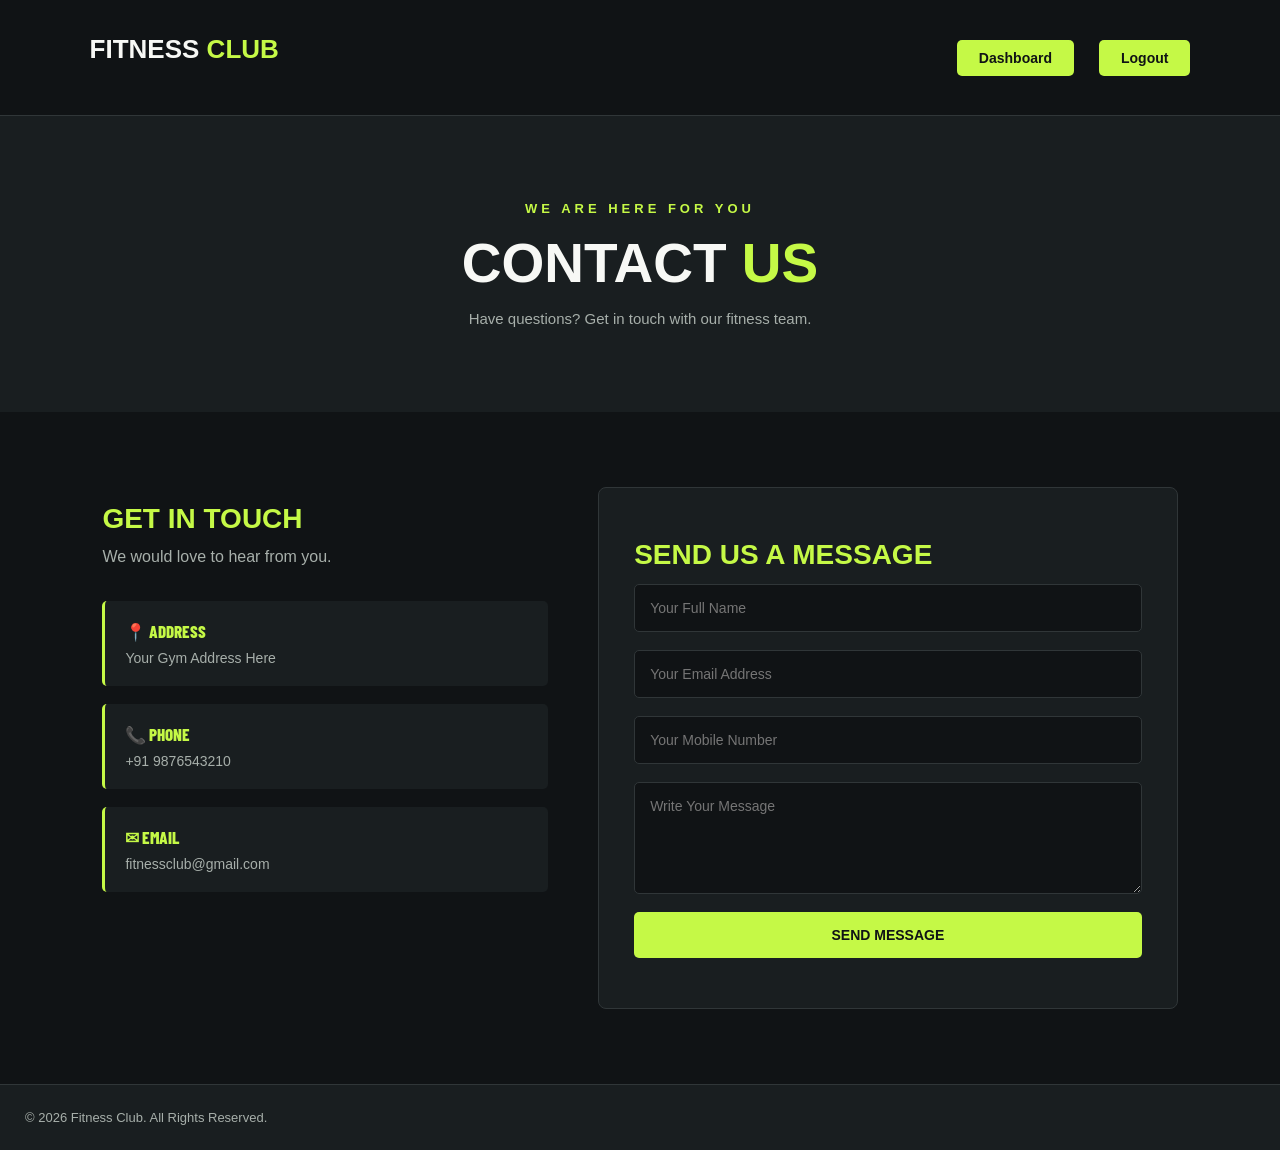
==== contact.html @ 911069d1 "first commit" ====
<!DOCTYPE html>
<html lang="en">
<head>
    <meta charset="UTF-8">
    <meta name="viewport" content="width=device-width, initial-scale=1.0">
    <title>Contact Us | Fitness Club</title>
    <link rel="stylesheet" href="style.css">
</head>
<body>

    <nav class="contact-nav">
        <h2>FITNESS <span>CLUB</span></h2>

        <div>
            <a href="dashboard.html">Dashboard</a>
            <a href="index.html" onclick="logout()">Logout</a>
        </div>
    </nav>

    <section class="contact-hero">
        <p>WE ARE HERE FOR YOU</p>
        <h1>CONTACT <span>US</span></h1>
        <p>Have questions? Get in touch with our fitness team.</p>
    </section>

    <section class="contact-section">

        <div class="contact-info">
            <h2>GET IN TOUCH</h2>
            <p>We would love to hear from you.</p>

            <div class="contact-detail">
                <h3>📍 Address</h3>
                <p>Your Gym Address Here</p>
            </div>

            <div class="contact-detail">
                <h3>📞 Phone</h3>
                <p>+91 9876543210</p>
            </div>

            <div class="contact-detail">
                <h3>✉ Email</h3>
                <p>fitnessclub@gmail.com</p>
            </div>
        </div>

        <div class="contact-form">
            <h2>SEND US A MESSAGE</h2>

            <form id="contactForm">
                <input type="text" id="contactName"
                    placeholder="Your Full Name" required>

                <input type="email" id="contactEmail"
                    placeholder="Your Email Address" required>

                <input type="tel" id="contactPhone"
                    placeholder="Your Mobile Number"
                    pattern="[0-9]{10}" maxlength="10" required>

                <textarea id="contactMessage"
                    placeholder="Write Your Message"
                    rows="5" required></textarea>

                <button type="submit">SEND MESSAGE</button>
            </form>

            <p id="contactStatus"></p>
        </div>

    </section>

    <footer class="contact-footer">
        <p>© 2026 Fitness Club. All Rights Reserved.</p>
    </footer>

    <script src="script.js"></script>

</body>
</html>
---- style.css ----
@import url('https://fonts.googleapis.com/css2?family=Barlow+Condensed:wght@500;600;700;800;900&family=Inter:wght@400;500;600;700;800&display=swap');

:root {
    --bg: #101315;
    --surface: #191e20;
    --lime: #c5f946;
    --white: #f7f8f5;
    --muted: #a7afaa;
}

* {
    margin: 0;
    padding: 0;
    box-sizing: border-box;
}

html {
    scroll-behavior: smooth;
    scroll-padding-top: 85px;
}

body {
    background: var(--bg);
    color: var(--white);
    font-family: 'Inter', sans-serif;
    overflow-x: hidden;
}

a {
    color: inherit;
    text-decoration: none;
}

button {
    font: inherit;
}

section {
    padding: 110px 8%;
}

h1, h2, h3 {
    font-family: 'Barlow Condensed', sans-serif;
    font-weight: 800;
    text-transform: uppercase;
}

h2 {
    font-size: clamp(42px, 6vw, 75px);
    line-height: 1;
    margin: 18px 0 35px;
}

h2 span {
    color: var(--lime);
}

.section-label {
    color: var(--lime);
    font-size: 12px;
    font-weight: 800;
    letter-spacing: 3px;
}

/* NAVBAR */

.navbar {
    height: 85px;
    padding: 0 8%;
    display: flex;
    justify-content: space-between;
    align-items: center;
    background: rgba(16, 19, 21, .95);
    border-bottom: 1px solid rgba(255,255,255,.08);
    position: sticky;
    top: 0;
    z-index: 100;
    backdrop-filter: blur(15px);
}

.logo {
    font-family: 'Barlow Condensed', sans-serif;
    font-size: 28px;
    font-weight: 900;
    letter-spacing: 1px;
}

.logo span {
    color: var(--lime);
}

.nav-links {
    display: flex;
    gap: 28px;
    align-items: center;
}

.nav-links a {
    color: #d5d9d6;
    font-size: 13px;
    transition: .3s;
}

.nav-links a:hover {
    color: var(--lime);
}

.nav-button {
    background: var(--lime);
    color: #101315;
    padding: 13px 22px;
    font-size: 12px;
    font-weight: 800;
    transition: .3s;
}

.nav-button:hover,
.primary-btn:hover {
    background: white;
    transform: translateY(-3px);
}

.menu-toggle {
    display: none;
    color: var(--white);
    background: transparent;
    border: 0;
    font-size: 28px;
    cursor: pointer;
}

/* HERO */

.hero {
    min-height: 680px;
    height: calc(100vh - 85px);
    max-height: 900px;
    padding: 80px 8%;
    display: flex;
    align-items: center;
    position: relative;
    overflow: hidden;

    background:
        linear-gradient(90deg,
            rgba(10,14,14,.98) 0%,
            rgba(10,14,14,.88) 40%,
            rgba(10,14,14,.18) 100%
        ),
        url("https://images.unsplash.com/photo-1583454110551-21f2fa2afe61?auto=format&fit=crop&w=2000&q=90");

    background-size: cover;
    background-position: center;
}

.hero-overlay {
    position: absolute;
    inset: 0;
    background: linear-gradient(0deg, var(--bg), transparent 30%);
    pointer-events: none;
}

.hero-content {
    max-width: 720px;
    position: relative;
    z-index: 2;
}

.hero-label {
    color: var(--lime);
    letter-spacing: 3px;
    font-size: 12px;
    font-weight: 800;
    margin-bottom: 25px;
}

.hero-label span {
    display: inline-block;
    width: 30px;
    height: 3px;
    background: var(--lime);
    vertical-align: middle;
    margin-right: 10px;
}

.hero h1 {
    font-size: clamp(65px, 10vw, 135px);
    line-height: .88;
    letter-spacing: -2px;
}

.hero h1 span {
    display: block;
    color: var(--lime);
}

.hero-content p {
    max-width: 460px;
    color: #d0d5d0;
    font-size: 15px;
    line-height: 1.9;
    margin: 30px 0;
}

.hero-buttons {
    display: flex;
    flex-wrap: wrap;
    align-items: center;
    gap: 25px;
}

.primary-btn {
    display: inline-block;
    background: var(--lime);
    color: #101315;
    padding: 17px 27px;
    font-size: 12px;
    font-weight: 900;
    letter-spacing: 1px;
    transition: .3s;
}

.text-btn {
    font-size: 12px;
    font-weight: 800;
}

.text-btn:hover {
    color: var(--lime);
}

.hero-bottom {
    position: absolute;
    bottom: 30px;
    left: 8%;
    right: 8%;
    display: flex;
    justify-content: space-between;
    font-size: 10px;
    letter-spacing: 2px;
    color: #c3c9c3;
    z-index: 2;
}

.hero-number {
    position: absolute;
    right: 8%;
    bottom: 100px;
    font-family: 'Barlow Condensed', sans-serif;
    font-size: 35px;
    color: var(--lime);
}

/* ABOUT */

.about {
    background: var(--surface);
}

.about p {
    max-width: 700px;
    color: var(--muted);
    line-height: 2;
    font-size: 15px;
}

/* SERVICES */

.services {
    text-align: center;
}

.services-grid {
    display: grid;
    grid-template-columns: repeat(3, 1fr);
    gap: 22px;
}

.service-card {
    background: var(--surface);
    padding: 40px 28px;
    text-align: left;
    border: 1px solid rgba(255,255,255,.07);
    transition: .4s;
}

.service-card:hover {
    transform: translateY(-10px);
    border-color: var(--lime);
    box-shadow: 0 15px 40px rgba(197,249,70,.09);
}

.service-icon {
    color: var(--lime);
    font-family: 'Barlow Condensed', sans-serif;
    font-size: 40px;
}

.service-card h3 {
    font-size: 27px;
    margin: 20px 0 12px;
}

.service-card p {
    color: var(--muted);
    font-size: 13px;
    line-height: 1.8;
}

/* MEMBERSHIP */

.membership {
    background: var(--surface);
    text-align: center;
}

.membership-grid {
    display: grid;
    grid-template-columns: repeat(3, 1fr);
    gap: 22px;
}

.price-card {
    padding: 45px 25px;
    background: var(--bg);
    border: 1px solid rgba(255,255,255,.1);
    position: relative;
    transition: .4s;
}

.price-card:hover {
    transform: translateY(-10px);
}

.price-card.featured {
    border: 2px solid var(--lime);
}

.price-card h3 {
    font-size: 38px;
    color: var(--lime);
}

.price-card p {
    color: var(--muted);
    margin: 18px 0;
}

.price-card h4 {
    font-size: 20px;
    margin: 25px 0;
}

.popular {
    color: var(--lime);
    font-size: 10px;
    font-weight: 900;
    letter-spacing: 2px;
    margin-bottom: 20px;
}

.price-btn {
    display: inline-block;
    padding: 13px 20px;
    border: 1px solid var(--lime);
    color: var(--lime);
    font-size: 11px;
    font-weight: 800;
    transition: .3s;
}

.price-btn:hover {
    background: var(--lime);
    color: var(--bg);
}

/* TRAINERS */

.trainers {
    text-align: center;
}

.trainers-grid {
    display: grid;
    grid-template-columns: repeat(3, 1fr);
    gap: 22px;
}

.trainer-card {
    background: var(--surface);
    padding-bottom: 25px;
    overflow: hidden;
    transition: .4s;
}

.trainer-card:hover {
    transform: translateY(-8px);
}

.trainer-photo {
    height: 320px;
    background-size: cover;
    background-position: center;
    transition: .5s;
}

.trainer-card:hover .trainer-photo {
    transform: scale(1.04);
}

.trainer-card:nth-child(1) .trainer-photo {
    background-image: url("https://images.unsplash.com/photo-1567013127542-490d757e51fc?auto=format&fit=crop&w=800&q=85");
}

.trainer-card:nth-child(2) .trainer-photo {
    background-image: url("https://images.unsplash.com/photo-1534438327276-14e5300c3a48?auto=format&fit=crop&w=800&q=85");
}

.trainer-card:nth-child(3) .trainer-photo {
    background-image: url("https://images.unsplash.com/photo-1583454110551-21f2fa2afe61?auto=format&fit=crop&w=800&q=85");
}

.trainer-card h3 {
    font-size: 25px;
    margin-top: 22px;
}

.trainer-card p {
    color: var(--muted);
    font-size: 13px;
    margin-top: 8px;
}

/* CONTACT */

.contact {
    background: var(--lime);
    color: var(--bg);
    text-align: center;
}

.contact .section-label,
.contact h2 span {
    color: var(--bg);
}

.contact p {
    margin: 20px 0 30px;
}

.contact .primary-btn {
    background: var(--bg);
    color: white;
}

.contact .primary-btn:hover {
    background: white;
    color: var(--bg);
}

/* FOOTER */

footer {
    padding: 35px 8%;
    display: flex;
    justify-content: space-between;
    align-items: center;
    gap: 20px;
}

footer p {
    color: var(--muted);
    font-size: 12px;
}

/* ANIMATIONS */

@keyframes heroReveal {
    from {
        opacity: 0;
        transform: translateY(35px);
    }
    to {
        opacity: 1;
        transform: translateY(0);
    }
}

.hero-label,
.hero h1,
.hero-content p,
.hero-buttons {
    animation: heroReveal .9s ease both;
}

.hero h1 { animation-delay: .15s; }
.hero-content p { animation-delay: .3s; }
.hero-buttons { animation-delay: .45s; }

.reveal {
    opacity: 0;
    transform: translateY(35px);
    transition: opacity .8s ease, transform .8s ease;
}

.reveal.show {
    opacity: 1;
    transform: translateY(0);
}

/* RESPONSIVE */

@media (max-width: 1000px) {
    .navbar {
        padding: 0 5%;
    }

    .nav-links {
        gap: 15px;
    }

    .nav-links a {
        font-size: 11px;
    }

    section {
        padding: 85px 5%;
    }
}

@media (max-width: 760px) {
    .menu-toggle {
        display: block;
    }

    .nav-button {
        display: none;
    }

    .nav-links {
        display: none;
        position: absolute;
        top: 85px;
        left: 0;
        width: 100%;
        padding: 25px 6%;
        background: #191e20;
        flex-direction: column;
        align-items: flex-start;
        gap: 22px;
        border-bottom: 1px solid rgba(255,255,255,.1);
    }

    .nav-links.active {
        display: flex;
    }

    .nav-links a {
        font-size: 14px;
    }

    .hero {
        min-height: 720px;
        height: 85vh;
        background-position: 62% center;
    }

    .hero h1 {
        font-size: clamp(62px, 13vw, 100px);
    }

    .services-grid,
    .membership-grid,
    .trainers-grid {
        grid-template-columns: repeat(2, 1fr);
    }
}

@media (max-width: 520px) {
    section {
        padding: 75px 6%;
    }

    .hero {
        min-height: 680px;
        padding: 65px 6%;
        background-position: 60% center;
    }

    .hero h1 {
        font-size: clamp(57px, 15vw, 78px);
    }

    .hero-content p {
        font-size: 13px;
    }

    .hero-bottom {
        left: 6%;
        right: 6%;
        font-size: 8px;
        gap: 10px;
    }

    .hero-number {
        display: none;
    }

    .services-grid,
    .membership-grid,
    .trainers-grid {
        grid-template-columns: 1fr;
    }

    .trainer-photo {
        height: 300px;
    }

    footer {
        flex-direction: column;
        text-align: center;
    }
}

/* Motion accessibility */

@media (prefers-reduced-motion: reduce) {
    *, *::before, *::after {
        animation-duration: .01ms !important;
        transition-duration: .01ms !important;
        scroll-behavior: auto !important;
    }

    .reveal {
        opacity: 1;
        transform: none;
    }
}


/* ===== REGISTRATION PAGE ===== */

.registration-page {
    min-height: 100vh;
    background: #101315;
    color: #f7f8f5;
    font-family: 'Poppins', sans-serif;
    overflow-x: hidden;
}

.register-header {
    width: 100%;
    padding: 22px 5%;
    display: flex;
    justify-content: space-between;
    align-items: center;
}

.register-logo {
    color: white;
    font-family: 'Oswald', sans-serif;
    font-size: 28px;
    font-weight: 700;
    text-decoration: none;
}

.register-logo span {
    color: #c5f946;
}

.back-home {
    color: #c5f946;
    text-decoration: none;
    font-size: 13px;
    font-weight: 600;
    transition: 0.3s;
}

.back-home:hover {
    color: white;
}

/* MAIN LAYOUT */

.registration-layout {
    width: 90%;
    max-width: 1250px;
    min-height: 80vh;
    margin: 25px auto 50px;
    display: grid;
    grid-template-columns: 1fr 1fr;
    align-items: center;
    gap: 45px;
}

/* IMAGE SECTION */

.registration-visual {
    position: relative;
    min-height: 600px;
    display: flex;
    align-items: center;
    justify-content: center;
    animation: slideLeft 1s ease both;
}

.athlete-image {
    position: relative;
    z-index: 2;
    width: 100%;
    max-height: 650px;
    object-fit: contain;
    animation: athleteFloat 4s ease-in-out infinite;
    filter: drop-shadow(0 10px 30px rgba(197, 249, 70, 0.2));
}

.image-glow {
    position: absolute;
    width: 75%;
    height: 75%;
    background: #c5f946;
    opacity: 0.12;
    filter: blur(100px);
    border-radius: 50%;
}

.visual-caption {
    position: absolute;
    z-index: 3;
    bottom: 25px;
    left: 10px;
}

.visual-caption h2 {
    font-family: 'Oswald', sans-serif;
    font-size: clamp(32px, 4vw, 55px);
    line-height: 1.1;
}

.visual-caption h2 span {
    color: #c5f946;
}

.visual-caption p {
    color: #a7afaa;
    margin-top: 10px;
}

/* FORM SECTION */

.registration-wrapper {
    background: #191e20;
    border: 1px solid rgba(197, 249, 70, 0.8);
    border-radius: 18px;
    padding: 38px;
    box-shadow: 0 0 35px rgba(197, 249, 70, 0.08);
    animation: slideRight 1s ease both;
}

.form-tag {
    color: #c5f946;
    font-size: 12px;
    letter-spacing: 3px;
    font-weight: 600;
}

.form-heading h1 {
    font-family: 'Oswald', sans-serif;
    font-size: clamp(35px, 4vw, 48px);
    margin: 8px 0;
}

.form-heading h1 span {
    color: #c5f946;
}

.form-heading > p:last-child {
    color: #a7afaa;
    margin-bottom: 25px;
}

/* INPUT FIELDS */

.form-group {
    margin-bottom: 18px;
}

.form-group label {
    display: block;
    color: white;
    font-size: 13px;
    margin-bottom: 8px;
}

.form-group input,
.form-group select {
    width: 100%;
    padding: 15px;
    background: #101315;
    border: 1px solid #454b47;
    border-radius: 8px;
    color: white;
    font-family: 'Poppins', sans-serif;
    font-size: 14px;
    outline: none;
    transition: 0.3s;
}

.form-group input:focus,
.form-group select:focus {
    border-color: #c5f946;
    box-shadow: 0 0 12px rgba(197, 249, 70, 0.2);
}

.form-group input::placeholder {
    color: #858d87;
}

.form-group select option {
    background: #191e20;
    color: white;
}

/* SUBMIT BUTTON */

.register-submit {
    width: 100%;
    padding: 17px;
    margin-top: 10px;
    border: none;
    border-radius: 8px;
    background: #c5f946;
    color: #101315;
    font-family: 'Oswald', sans-serif;
    font-size: 19px;
    font-weight: 700;
    cursor: pointer;
    transition: 0.3s;
}

.register-submit span {
    margin-left: 8px;
}

.register-submit:hover {
    transform: translateY(-4px);
    box-shadow: 0 8px 25px rgba(197, 249, 70, 0.3);
    background: white;
}

/* BENEFITS */

.form-benefits {
    display: flex;
    justify-content: space-around;
    text-align: center;
    gap: 10px;
    margin-top: 28px;
    padding-top: 20px;
    border-top: 1px solid #393f3b;
}

.form-benefits span {
    font-size: 24px;
}

.form-benefits p {
    color: #a7afaa;
    font-size: 11px;
    margin-top: 7px;
}

/* ANIMATIONS */

@keyframes athleteFloat {
    0%, 100% {
        transform: translateY(0);
    }

    50% {
        transform: translateY(-15px);
    }
}

@keyframes slideLeft {
    from {
        opacity: 0;
        transform: translateX(-50px);
    }

    to {
        opacity: 1;
        transform: translateX(0);
    }
}

@keyframes slideRight {
    from {
        opacity: 0;
        transform: translateX(50px);
    }

    to {
        opacity: 1;
        transform: translateX(0);
    }
}

/* TABLET */

@media (max-width: 900px) {
    .registration-layout {
        width: 92%;
        gap: 25px;
    }

    .registration-wrapper {
        padding: 25px;
    }

    .registration-visual {
        min-height: 500px;
    }
}

/* MOBILE */

@media (max-width: 650px) {
    .register-header {
        padding: 18px 5%;
    }

    .register-logo {
        font-size: 22px;
    }

    .back-home {
        font-size: 10px;
    }

    .registration-layout {
        grid-template-columns: 1fr;
        gap: 20px;
        margin-top: 10px;
    }

    .registration-visual {
        min-height: 350px;
    }

    .athlete-image {
        max-height: 380px;
    }

    .visual-caption {
        bottom: 5px;
        left: 5px;
    }

    .visual-caption h2 {
        font-size: 34px;
    }

    .registration-wrapper {
        padding: 25px 18px;
    }

    .form-heading h1 {
        font-size: 36px;
    }
}

/* REDUCED MOTION ACCESSIBILITY */

@media (prefers-reduced-motion: reduce) {
    .athlete-image,
    .registration-visual,
    .registration-wrapper {
        animation: none;
    }
}



/* PREMIUM 3D DASHBOARD */

.dashboard-main {
    background: #101315;
    color: #f7f8f5;
    overflow: hidden;
    font-family: 'Poppins', sans-serif;
}

.dash-nav {
    height: 80px;
    padding: 0 7%;
    display: flex;
    align-items: center;
    justify-content: space-between;
    background: #101315;
    position: relative;
    z-index: 10;
}

.logo {
    font-family: 'Oswald', sans-serif;
    color: white;
    font-size: 27px;
    font-weight: 700;
    text-decoration: none;
}

.logo span {
    color: #c5f946;
}

.logout-btn,
.hero-btn {
    display: inline-block;
    text-decoration: none;
    background: #c5f946;
    color: #101315;
    padding: 13px 25px;
    font-weight: 700;
    border-radius: 5px;
    transition: 0.3s;
}

.logout-btn:hover,
.hero-btn:hover {
    background: white;
    box-shadow: 0 0 25px #c5f94680;
    transform: translateY(-4px);
}

/* HERO */

.dash-hero {
    min-height: 620px;
    padding: 70px 8%;
    position: relative;
    display: flex;
    align-items: center;
    background:
        linear-gradient(90deg, #101315 5%, #101315ed 42%, #10131555 100%),
        url('https://images.unsplash.com/photo-1534438327276-14e5300c3a48?w=1800&auto=format&fit=crop&q=85');
    background-size: cover;
    background-position: center;
}

.hero-content {
    max-width: 570px;
    position: relative;
    z-index: 2;
    animation: slideUp 1s ease;
}

.hero-label {
    color: #c5f946;
    letter-spacing: 4px;
    font-size: 12px;
    font-weight: 600;
}

.hero-content h1 {
    font-family: 'Oswald', sans-serif;
    font-size: clamp(55px, 7vw, 95px);
    line-height: 1.05;
    margin: 20px 0;
    font-weight: 700;
}

.hero-content h1 span {
    color: #c5f946;
    text-shadow: 0 0 25px #c5f94655;
}

.hero-description {
    color: #c0c6c1;
    max-width: 450px;
    line-height: 1.9;
    margin-bottom: 35px;
}

.hero-btn {
    padding: 16px 30px;
}

.hero-athlete {
    position: absolute;
    right: 8%;
    bottom: 0;
    width: 42%;
    height: 90%;
    display: flex;
    align-items: end;
    justify-content: center;
    perspective: 1000px;
}

.hero-athlete img {
    height: 100%;
    max-width: 100%;
    object-fit: cover;
    object-position: center top;
    border-radius: 150px 150px 0 0;
    filter: contrast(1.1) brightness(0.85);
    animation: athlete3D 5s ease-in-out infinite;
    transform-style: preserve-3d;
    mask-image: linear-gradient(to bottom, black 70%, transparent 100%);
}

.athlete-glow {
    position: absolute;
    width: 220px;
    height: 220px;
    background: #c5f946;
    filter: blur(110px);
    opacity: 0.18;
    z-index: -1;
}

.hero-number {
    position: absolute;
    bottom: 25px;
    left: 8%;
    color: #c5f946;
    font-size: 11px;
    letter-spacing: 3px;
}

/* DASHBOARD CARDS */

.dashboard-services {
    padding: 85px 8%;
}

.section-title {
    text-align: center;
    margin-bottom: 45px;
}

.section-title p {
    color: #c5f946;
    font-size: 12px;
    letter-spacing: 4px;
}

.section-title h2 {
    font-family: 'Oswald', sans-serif;
    font-size: 45px;
    margin-top: 10px;
}

.section-title h2 span {
    color: #c5f946;
}

.service-grid {
    display: grid;
    grid-template-columns: repeat(3, 1fr);
    gap: 25px;
    perspective: 1000px;
}

.service-card {
    position: relative;
    padding: 32px;
    min-height: 220px;
    text-decoration: none;
    color: white;
    background: linear-gradient(145deg, #202729, #14191a);
    border: 1px solid #343c3e;
    border-radius: 12px;
    overflow: hidden;
    transition: transform 0.4s, border-color 0.4s, box-shadow 0.4s;
}

.service-card:hover {
    transform: translateY(-12px) rotateX(4deg) rotateY(-4deg);
    border-color: #c5f946;
    box-shadow: 0 20px 40px #00000070,
                0 0 25px #c5f94620;
}

.card-number {
    position: absolute;
    top: 20px;
    right: 25px;
    color: #69716c;
    font-size: 13px;
}

.service-icon {
    font-size: 35px;
    color: #c5f946;
    margin-bottom: 20px;
    filter: drop-shadow(0 0 10px #c5f94655);
}

.service-card h3 {
    font-family: 'Oswald', sans-serif;
    font-size: 23px;
    letter-spacing: 1px;
}

.service-card p {
    color: #a7afaa;
    font-size: 13px;
}

.card-link {
    display: inline-block;
    color: #c5f946;
    font-size: 12px;
    font-weight: 600;
    margin-top: 18px;
}

.dash-footer {
    text-align: center;
    padding: 25px;
    background: #191e20;
    color: #8f9992;
    font-size: 11px;
    letter-spacing: 2px;
}

/* ANIMATIONS */

@keyframes athlete3D {
    0%, 100% {
        transform: translateY(0) rotateY(-5deg);
    }
    50% {
        transform: translateY(-12px) rotateY(5deg);
    }
}

@keyframes slideUp {
    from {
        opacity: 0;
        transform: translateY(35px);
    }
    to {
        opacity: 1;
        transform: translateY(0);
    }
}

/* RESPONSIVE DESIGN */

@media (max-width: 900px) {
    .hero-athlete {
        right: 0;
        width: 43%;
        opacity: 0.65;
    }

    .service-grid {
        grid-template-columns: repeat(2, 1fr);
    }
}

@media (max-width: 600px) {
    .dash-nav {
        height: 70px;
        padding: 0 5%;
    }

    .logo {
        font-size: 21px;
    }

    .logout-btn {
        padding: 10px 14px;
        font-size: 11px;
    }

    .dash-hero {
        min-height: 620px;
        padding: 65px 7%;
        align-items: flex-start;
        background-position: center;
    }

    .hero-content {
        margin-top: 30px;
    }

    .hero-content h1 {
        font-size: 57px;
    }

    .hero-athlete {
        width: 75%;
        height: 48%;
        right: 0;
        opacity: 0.35;
    }

    .hero-description {
        font-size: 13px;
    }

    .hero-btn {
        padding: 14px 18px;
        font-size: 12px;
    }

    .dashboard-services {
        padding: 60px 6%;
    }

    .section-title h2 {
        font-size: 34px;
    }

    .service-grid {
        grid-template-columns: 1fr;
    }

    .service-card {
        min-height: 190px;
    }
}



/* =================================
   MEMBERSHIP PAGE
================================= */

.membership-body {
    margin: 0;
    padding: 0;
    background: #101315;
    color: #f7f8f5;
    font-family: 'Poppins', sans-serif;
    overflow-x: hidden;
    scroll-behavior: smooth;
}

.membership-body * {
    box-sizing: border-box;
}

/* Navigation */

.membership-nav {
    width: 100%;
    min-height: 78px;
    padding: 15px 7%;
    background: #191e20;
    display: flex;
    align-items: center;
    justify-content: space-between;
    gap: 20px;
    border-bottom: 1px solid #303638;
}

.membership-logo {
    color: #c5f946;
    font-family: 'Oswald', sans-serif;
    font-size: 28px;
    font-weight: 700;
    letter-spacing: 2px;
}

.membership-logo span {
    color: white;
}

.membership-nav-links {
    display: flex;
    align-items: center;
    gap: 15px;
}

.membership-nav-links a {
    text-decoration: none;
    font-size: 13px;
    font-weight: 600;
    padding: 11px 22px;
    border-radius: 5px;
    transition: .3s ease;
}

/* Dashboard Button */

.dashboard-btn {
    background: #c5f946;
    color: #101315;
    border: 2px solid #c5f946;
}

.dashboard-btn:hover {
    background: transparent;
    color: #c5f946;
    transform: translateY(-3px);
    box-shadow: 0 5px 18px rgba(197,249,70,.2);
}

/* Logout Button */

.logout-btn {
    color: #c5f946;
    border: 2px solid #c5f946;
}

.logout-btn:hover {
    background: #c5f946;
    color: #101315;
    transform: translateY(-3px);
}

/* Hero Section */

.membership-hero {
    width: 100%;
    min-height: 570px;
    padding: 65px 8%;
    display: flex;
    flex-direction: row;
    align-items: center;
    justify-content: space-between;
    gap: 45px;

    background:
        linear-gradient(
            90deg,
            rgba(16,19,21,.97),
            rgba(16,19,21,.75)
        ),
        url('https://images.unsplash.com/photo-1534438327276-14e5300c3a48?auto=format&fit=crop&w=1600&q=85');

    background-position: center;
    background-size: cover;
    background-repeat: no-repeat;
}

/* Hero Content */

.membership-content {
    flex: 1;
    max-width: 600px;
}

.membership-tag {
    color: #c5f946;
    font-size: 13px;
    font-weight: 600;
    letter-spacing: 3px;
    margin-bottom: 15px;
}

.membership-content h1 {
    font-family: 'Oswald', sans-serif;
    font-size: clamp(42px, 5vw, 68px);
    line-height: 1.12;
    margin: 15px 0 20px;
}

.membership-content h1 span {
    color: #c5f946;
    display: block;
}

.membership-text {
    color: #c0c8c2;
    font-size: 14px;
    line-height: 1.9;
    max-width: 520px;
    margin-bottom: 30px;
}

/* Explore Button */

.explore-btn {
    display: inline-flex;
    align-items: center;
    gap: 15px;
    padding: 15px 28px;
    background: #c5f946;
    color: #101315;
    border: 2px solid #c5f946;
    border-radius: 5px;
    text-decoration: none;
    font-size: 13px;
    font-weight: 700;
    letter-spacing: 1px;
    transition: .3s ease;
}

.explore-btn:hover {
    background: transparent;
    color: #c5f946;
    transform: translateY(-4px);
    box-shadow: 0 8px 25px rgba(197,249,70,.2);
}

/* Athlete Image - Side by Side */

.membership-athlete {
    flex: 0 0 38%;
    max-width: 420px;
    height: 420px;
    display: flex;
    align-items: center;
    justify-content: center;
    animation: athleteFloat 4s ease-in-out infinite;
}

.membership-athlete img {
    width: 100%;
    height: 100%;
    object-fit: cover;
    object-position: center;
    border-radius: 15px;
    border: 2px solid #c5f946;
    box-shadow: 0 15px 45px rgba(0,0,0,.5);
}

@keyframes athleteFloat {
    0%, 100% {
        transform: translateY(0);
    }

    50% {
        transform: translateY(-12px);
    }
}

/* Membership Plans */

.membership-section {
    padding: 85px 7%;
    text-align: center;
    scroll-margin-top: 25px;
}

.membership-section > h2 {
    font-family: 'Oswald', sans-serif;
    font-size: clamp(35px, 5vw, 50px);
    margin: 10px 0;
}

.membership-description {
    color: #a7afaa;
    font-size: 14px;
    margin-bottom: 55px;
}

/* Cards Grid */

.membership-grid {
    max-width: 1150px;
    margin: auto;
    display: grid;
    grid-template-columns: repeat(3, minmax(0, 1fr));
    gap: 25px;
    align-items: stretch;
}

/* Membership Card */

.membership-card {
    position: relative;
    padding: 38px 25px;
    background: #191e20;
    border: 1px solid #343b3c;
    border-radius: 12px;
    text-align: center;
    transition: .35s ease;
}

.membership-card:hover {
    transform: translateY(-10px);
    border-color: #c5f946;
    box-shadow: 0 15px 35px rgba(197,249,70,.12);
}

.membership-card h3 {
    font-family: 'Oswald', sans-serif;
    font-size: 29px;
    letter-spacing: 2px;
    margin-bottom: 15px;
}

.membership-price {
    color: #c5f946;
    font-size: 34px;
    font-weight: 700;
    margin: 15px 0;
}

.membership-price span {
    color: #a7afaa;
    font-size: 12px;
    font-weight: 400;
}

.plan-description {
    color: #a7afaa;
    font-size: 12px;
    min-height: 40px;
}

.membership-card ul {
    list-style: none;
    text-align: left;
    margin: 25px 0;
    padding: 0;
}

.membership-card li {
    padding: 12px 0;
    color: #c4cbc5;
    font-size: 13px;
    border-bottom: 1px solid #303638;
}

.membership-card li::before {
    content: "✓";
    color: #c5f946;
    font-weight: bold;
    margin-right: 10px;
}

/* Popular Plan */

.popular-card {
    border: 2px solid #c5f946;
    box-shadow: 0 10px 30px rgba(197,249,70,.08);
}

.popular-label {
    position: absolute;
    top: -15px;
    left: 50%;
    transform: translateX(-50%);
    white-space: nowrap;
    background: #c5f946;
    color: #101315;
    padding: 7px 20px;
    border-radius: 20px;
    font-size: 11px;
    font-weight: 700;
}

/* Select Buttons */

.membership-card button {
    width: 100%;
    padding: 15px 12px;
    margin-top: 15px;
    background: #c5f946;
    color: #101315;
    border: 2px solid #c5f946;
    border-radius: 5px;
    font-family: 'Poppins', sans-serif;
    font-size: 13px;
    font-weight: 700;
    letter-spacing: 1px;
    cursor: pointer;
    transition: .3s ease;
    box-shadow: 0 5px 18px rgba(197,249,70,.12);
}

.membership-card button:hover {
    background: transparent;
    color: #c5f946;
    transform: translateY(-4px);
    box-shadow: 0 8px 25px rgba(197,249,70,.2);
}

.membership-card button:active {
    transform: scale(.97);
}

/* Footer */

.membership-footer {
    background: #191e20;
    color: #a7afaa;
    text-align: center;
    padding: 25px 15px;
    font-size: 12px;
    letter-spacing: 1px;
    border-top: 1px solid #303638;
}

/* Tablet Responsive */

@media (max-width: 900px) {

    .membership-hero {
        padding: 55px 6%;
        gap: 25px;
    }

    .membership-athlete {
        flex-basis: 40%;
        height: 350px;
    }

    .membership-grid {
        grid-template-columns: repeat(2, minmax(0, 1fr));
    }

}

/* Mobile Responsive */

@media (max-width: 650px) {

    .membership-nav {
        padding: 15px 5%;
        flex-wrap: wrap;
    }

    .membership-logo {
        font-size: 22px;
    }

    .membership-nav-links {
        gap: 8px;
    }

    .membership-nav-links a {
        padding: 9px 12px;
        font-size: 11px;
    }

    .membership-hero {
        flex-direction: column;
        text-align: center;
        padding: 55px 6%;
    }

    .membership-content {
        width: 100%;
    }

    .membership-content h1 {
        font-size: 43px;
    }

    .membership-text {
        margin-left: auto;
        margin-right: auto;
    }

    .membership-athlete {
        width: 100%;
        max-width: 380px;
        height: 330px;
        flex: none;
        margin-top: 15px;
    }

    .membership-grid {
        grid-template-columns: 1fr;
        max-width: 420px;
    }

    .membership-section {
        padding: 65px 6%;
    }

}

/* Small Mobile */

@media (max-width: 380px) {

    .membership-logo {
        font-size: 19px;
    }

    .membership-nav-links a {
        padding: 8px 9px;
        font-size: 10px;
    }

    .membership-content h1 {
        font-size: 36px;
    }

    .membership-athlete {
        height: 280px;
    }

}




/* ===================================
   TRAINERS PAGE
=================================== */

.trainers-body {
    margin: 0;
    padding: 0;
    background: #101315;
    color: #f7f8f5;
    font-family: 'Poppins', sans-serif;
    overflow-x: hidden;
    scroll-behavior: smooth;
}

.trainers-body * {
    box-sizing: border-box;
}

/* Navigation */

.trainers-nav {
    width: 100%;
    min-height: 78px;
    padding: 15px 7%;
    background: #191e20;
    display: flex;
    align-items: center;
    justify-content: space-between;
    gap: 20px;
    border-bottom: 1px solid #303638;
}

.trainers-logo {
    font-family: 'Oswald', sans-serif;
    font-size: 28px;
    font-weight: 700;
    letter-spacing: 2px;
    color: #c5f946;
}

.trainers-logo span {
    color: white;
}

.trainers-nav-links {
    display: flex;
    align-items: center;
    gap: 15px;
}

.trainers-nav-links a {
    text-decoration: none;
    padding: 11px 22px;
    border-radius: 5px;
    font-size: 13px;
    font-weight: 600;
    transition: .3s ease;
}

/* Dashboard Button */

.trainer-dashboard-btn {
    background: #c5f946;
    color: #101315;
    border: 2px solid #c5f946;
}

.trainer-dashboard-btn:hover {
    background: transparent;
    color: #c5f946;
    transform: translateY(-3px);
}

/* Logout Button */

.trainer-logout-btn {
    color: #c5f946;
    border: 2px solid #c5f946;
}

.trainer-logout-btn:hover {
    background: #c5f946;
    color: #101315;
    transform: translateY(-3px);
}

/* Hero Section */

.trainers-hero {
    min-height: 520px;
    padding: 65px 8%;
    display: flex;
    align-items: center;
    justify-content: space-between;
    gap: 45px;

    background:
        linear-gradient(
            90deg,
            rgba(16,19,21,.97),
            rgba(16,19,21,.75)
        ),
        url('https://images.unsplash.com/photo-1534438327276-14e5300c3a48?auto=format&fit=crop&w=1600&q=85');

    background-position: center;
    background-size: cover;
}

/* Hero Content */

.trainers-hero-content {
    flex: 1;
    max-width: 580px;
}

.trainers-tag {
    color: #c5f946;
    font-size: 13px;
    font-weight: 600;
    letter-spacing: 3px;
    margin-bottom: 15px;
}

.trainers-hero-content h1 {
    font-family: 'Oswald', sans-serif;
    font-size: clamp(42px, 5vw, 68px);
    line-height: 1.12;
    margin: 15px 0 20px;
}

.trainers-hero-content h1 span {
    color: #c5f946;
    display: block;
}

.trainers-hero-content > p:not(.trainers-tag) {
    color: #c0c8c2;
    font-size: 14px;
    line-height: 1.9;
    margin-bottom: 30px;
}

/* Explore Button */

.trainer-explore-btn {
    display: inline-block;
    padding: 15px 27px;
    background: #c5f946;
    color: #101315;
    border: 2px solid #c5f946;
    border-radius: 5px;
    text-decoration: none;
    font-size: 13px;
    font-weight: 700;
    transition: .3s ease;
}

.trainer-explore-btn:hover {
    background: transparent;
    color: #c5f946;
    transform: translateY(-4px);
}

/* Hero Image */

.trainers-hero-image {
    flex: 0 0 38%;
    max-width: 420px;
    height: 380px;
    animation: trainerFloat 4s ease-in-out infinite;
}

.trainers-hero-image img {
    width: 100%;
    height: 100%;
    object-fit: cover;
    border: 2px solid #c5f946;
    border-radius: 15px;
    box-shadow: 0 15px 45px rgba(0,0,0,.5);
}

@keyframes trainerFloat {
    0%, 100% {
        transform: translateY(0);
    }

    50% {
        transform: translateY(-12px);
    }
}

/* Trainers Section */

.our-trainers-section {
    padding: 85px 7%;
    text-align: center;
}

.our-trainers-section > h2 {
    font-family: 'Oswald', sans-serif;
    font-size: clamp(35px, 5vw, 50px);
    margin: 10px 0;
}

.trainers-description {
    color: #a7afaa;
    font-size: 14px;
    margin-bottom: 50px;
}

/* Trainers Grid */

.trainers-grid {
    max-width: 1200px;
    margin: auto;
    display: grid;
    grid-template-columns: repeat(4, minmax(0, 1fr));
    gap: 22px;
}

/* Trainer Card */

.trainer-card {
    background: #191e20;
    border: 1px solid #343b3c;
    border-radius: 12px;
    overflow: hidden;
    text-align: left;
    transition: .35s ease;
}

.trainer-card:hover {
    transform: translateY(-10px);
    border-color: #c5f946;
    box-shadow: 0 15px 35px rgba(197,249,70,.12);
}

/* Trainer Image */

.trainer-image {
    height: 290px;
    overflow: hidden;
}

.trainer-image img {
    width: 100%;
    height: 100%;
    object-fit: cover;
    object-position: center;
    transition: .5s ease;
}

.trainer-card:hover .trainer-image img {
    transform: scale(1.08);
}

/* Trainer Details */

.trainer-info {
    padding: 23px 18px;
}

.trainer-speciality {
    color: #c5f946;
    font-size: 10px;
    font-weight: 700;
    letter-spacing: 1.5px;
}

.trainer-info h3 {
    font-family: 'Oswald', sans-serif;
    font-size: 24px;
    margin: 10px 0;
}

.trainer-info p {
    color: #a7afaa;
    font-size: 12px;
    line-height: 1.8;
    min-height: 65px;
}

.trainer-experience {
    margin-top: 15px;
    padding-top: 13px;
    border-top: 1px solid #343b3c;
    color: #c5f946;
    font-size: 10px;
    font-weight: 700;
    letter-spacing: 1px;
}

/* Bottom Section */

.trainer-bottom {
    padding: 65px 7%;
    text-align: center;
    background: #191e20;
    border-top: 1px solid #343b3c;
}

.trainer-bottom h2 {
    font-family: 'Oswald', sans-serif;
    font-size: clamp(28px, 4vw, 42px);
    margin-bottom: 15px;
}

.trainer-bottom p {
    color: #a7afaa;
    font-size: 13px;
    margin-bottom: 28px;
}

.trainer-bottom a {
    display: inline-block;
    background: #c5f946;
    color: #101315;
    padding: 14px 25px;
    border: 2px solid #c5f946;
    border-radius: 5px;
    text-decoration: none;
    font-size: 12px;
    font-weight: 700;
    transition: .3s;
}

.trainer-bottom a:hover {
    background: transparent;
    color: #c5f946;
    transform: translateY(-3px);
}

/* Footer */

.trainers-footer {
    padding: 23px 15px;
    text-align: center;
    background: #101315;
    color: #a7afaa;
    font-size: 12px;
    letter-spacing: 1px;
}

/* Tablet */

@media (max-width: 1000px) {

    .trainers-grid {
        grid-template-columns: repeat(2, minmax(0, 1fr));
    }

    .trainers-hero {
        padding: 55px 6%;
    }

    .trainers-hero-image {
        flex-basis: 40%;
        height: 340px;
    }
}

/* Mobile */

@media (max-width: 650px) {

    .trainers-nav {
        padding: 15px 5%;
        flex-wrap: wrap;
    }

    .trainers-logo {
        font-size: 22px;
    }

    .trainers-nav-links {
        gap: 8px;
    }

    .trainers-nav-links a {
        padding: 9px 12px;
        font-size: 11px;
    }

    .trainers-hero {
        flex-direction: column;
        text-align: center;
        padding: 55px 6%;
    }

    .trainers-hero-content {
        width: 100%;
    }

    .trainers-hero-content h1 {
        font-size: 43px;
    }

    .trainers-hero-image {
        width: 100%;
        max-width: 380px;
        height: 320px;
        flex: none;
    }

    .trainers-grid {
        grid-template-columns: 1fr;
        max-width: 400px;
    }

    .trainer-image {
        height: 350px;
    }

    .our-trainers-section {
        padding: 65px 6%;
    }
}

/* Small Mobile */

@media (max-width: 380px) {

    .trainers-logo {
        font-size: 19px;
    }

    .trainers-nav-links a {
        padding: 8px 9px;
        font-size: 10px;
    }

    .trainers-hero-content h1 {
        font-size: 36px;
    }

    .trainer-image {
        height: 290px;
    }
}




/* ==============================
   GALLERY PAGE
============================== */

.gallery-nav {
    min-height: 75px;
    padding: 15px 7%;
    background: #191e20;
    display: flex;
    align-items: center;
    justify-content: space-between;
    gap: 20px;
    flex-wrap: wrap;
}

.gallery-logo {
    color: #f7f8f5;
    font-family: 'Oswald', sans-serif;
    font-size: 27px;
    font-weight: 700;
    text-decoration: none;
}

.gallery-logo span {
    color: #c5f946;
}

.gallery-nav-links {
    display: flex;
    align-items: center;
    gap: 20px;
    flex-wrap: wrap;
}

.gallery-nav-links a {
    color: #f7f8f5;
    text-decoration: none;
    font-size: 13px;
    transition: 0.3s;
}

.gallery-nav-links a:hover,
.gallery-nav-links a.active {
    color: #c5f946;
}

.gallery-nav-links button {
    padding: 9px 18px;
    background: #c5f946;
    color: #101315;
    border: none;
    border-radius: 5px;
    font-weight: 600;
    cursor: pointer;
}

/* Hero */

.gallery-hero {
    min-height: 430px;
    padding: 90px 8%;
    display: flex;
    align-items: center;
    background:
        linear-gradient(90deg, rgba(16,19,21,0.95), rgba(16,19,21,0.5)),
        url("https://images.unsplash.com/photo-1534438327276-14e5300c3a48?w=1600") center/cover;
}

.gallery-hero-content {
    max-width: 650px;
}

.gallery-tag {
    color: #c5f946;
    font-size: 13px;
    font-weight: 600;
    letter-spacing: 3px;
}

.gallery-hero h1 {
    color: #f7f8f5;
    font-family: 'Oswald', sans-serif;
    font-size: clamp(48px, 7vw, 75px);
    margin: 12px 0;
}

.gallery-hero h1 span,
.gallery-heading h2 span,
.gallery-cta h2 span {
    color: #c5f946;
}

.gallery-hero-content > p:not(.gallery-tag) {
    color: #c2c8c3;
    line-height: 1.8;
    margin-bottom: 28px;
}

.gallery-btn {
    display: inline-block;
    padding: 13px 26px;
    background: #c5f946;
    color: #101315;
    text-decoration: none;
    font-weight: 700;
    font-size: 13px;
    border-radius: 5px;
    transition: 0.3s;
}

.gallery-btn:hover {
    background: #f7f8f5;
    transform: translateY(-3px);
}

/* Gallery Section */

.gallery-section,
.gallery-video-section {
    padding: 80px 7%;
    background: #101315;
}

.gallery-heading {
    text-align: center;
    margin-bottom: 35px;
}

.gallery-heading h2 {
    color: #f7f8f5;
    font-family: 'Oswald', sans-serif;
    font-size: 42px;
    margin: 10px 0;
}

.gallery-heading > p:last-child {
    color: #a7afaa;
    font-size: 14px;
}

/* Filter Buttons */

.gallery-filters {
    display: flex;
    justify-content: center;
    flex-wrap: wrap;
    gap: 12px;
    margin-bottom: 35px;
}

.filter-btn {
    padding: 10px 22px;
    background: #191e20;
    color: #f7f8f5;
    border: 1px solid #333b3e;
    border-radius: 5px;
    cursor: pointer;
    transition: 0.3s;
}

.filter-btn:hover,
.filter-btn.active {
    background: #c5f946;
    color: #101315;
    border-color: #c5f946;
}

/* Photo Grid */

.gallery-grid {
    display: grid;
    grid-template-columns: repeat(4, 1fr);
    gap: 18px;
}

.gallery-item {
    height: 240px;
    position: relative;
    overflow: hidden;
    border-radius: 8px;
    background: #191e20;
    cursor: pointer;
}

.gallery-item img {
    width: 100%;
    height: 100%;
    object-fit: cover;
    transition: transform 0.5s;
}

.gallery-item:hover img {
    transform: scale(1.12);
}

.gallery-overlay {
    position: absolute;
    inset: 0;
    display: flex;
    align-items: flex-end;
    padding: 20px;
    background: linear-gradient(transparent, rgba(0,0,0,0.85));
    opacity: 0;
    transition: 0.3s;
}

.gallery-item:hover .gallery-overlay {
    opacity: 1;
}

.gallery-overlay h3 {
    color: #c5f946;
    font-family: 'Oswald', sans-serif;
    font-size: 22px;
}

/* YouTube Videos */

.gallery-video-section {
    background: #191e20;
}

.gallery-video-grid {
    display: grid;
    grid-template-columns: repeat(3, 1fr);
    gap: 25px;
}

.gallery-video-card {
    background: #101315;
    padding: 12px;
    border-radius: 8px;
    border: 1px solid #303638;
    transition: 0.3s;
}

.gallery-video-card:hover {
    transform: translateY(-6px);
    border-color: #c5f946;
}

.gallery-video-card iframe {
    width: 100%;
    aspect-ratio: 16 / 9;
    border: none;
    border-radius: 5px;
}

.gallery-video-card h3 {
    color: #c5f946;
    font-family: 'Oswald', sans-serif;
    font-size: 22px;
    margin: 15px 5px 5px;
}

.gallery-video-card p {
    color: #a7afaa;
    font-size: 13px;
    margin: 5px;
    line-height: 1.6;
}

/* Bottom CTA */

.gallery-cta {
    padding: 75px 20px;
    text-align: center;
    background: #101315;
}

.gallery-cta h2 {
    color: #f7f8f5;
    font-family: 'Oswald', sans-serif;
    font-size: 40px;
    margin: 12px 0;
}

.gallery-cta > p:not(.gallery-tag) {
    color: #a7afaa;
    margin-bottom: 25px;
}

/* Lightbox */

.gallery-lightbox {
    position: fixed;
    inset: 0;
    background: rgba(0,0,0,0.95);
    display: none;
    align-items: center;
    justify-content: center;
    padding: 50px 20px;
    z-index: 9999;
}

.gallery-lightbox.show {
    display: flex;
}

.gallery-lightbox img {
    max-width: 90%;
    max-height: 85vh;
    object-fit: contain;
    border-radius: 8px;
}

.lightbox-close {
    position: absolute;
    top: 20px;
    right: 35px;
    color: white;
    background: none;
    border: none;
    font-size: 45px;
    cursor: pointer;
}

/* Footer */

.gallery-footer {
    padding: 22px;
    text-align: center;
    background: #191e20;
    color: #a7afaa;
    font-size: 13px;
}

/* Responsive Design */

@media (max-width: 1000px) {
    .gallery-grid {
        grid-template-columns: repeat(3, 1fr);
    }

    .gallery-nav {
        justify-content: center;
    }

    .gallery-nav-links {
        justify-content: center;
    }
}

@media (max-width: 700px) {
    .gallery-grid {
        grid-template-columns: repeat(2, 1fr);
    }

    .gallery-video-grid {
        grid-template-columns: 1fr;
    }

    .gallery-hero {
        min-height: 380px;
        padding: 65px 7%;
    }

    .gallery-nav-links {
        gap: 12px;
    }

    .gallery-nav-links a {
        font-size: 12px;
    }

    .gallery-heading h2,
    .gallery-cta h2 {
        font-size: 32px;
    }
}

@media (max-width: 450px) {
    .gallery-grid {
        grid-template-columns: 1fr;
    }

    .gallery-item {
        height: 250px;
    }

    .gallery-filters {
        gap: 8px;
    }

    .filter-btn {
        padding: 9px 13px;
        font-size: 12px;
    }
}





/* ==============================
   GLOBAL WORKOUT PAGE
============================== */

* {
    margin: 0;
    padding: 0;
    box-sizing: border-box;
}

html {
    scroll-behavior: smooth;
}

body {
    background: #101315;
    font-family: 'Poppins', sans-serif;
    overflow-x: hidden;
}

/* ==============================
   NAVBAR
============================== */

.workout-nav {
    min-height: 75px;
    padding: 15px 7%;
    background: #191e20;
    display: flex;
    align-items: center;
    justify-content: space-between;
    gap: 20px;
    border-bottom: 1px solid #303638;
}

.workout-logo {
    color: #f7f8f5;
    font-family: 'Oswald', sans-serif;
    font-size: 27px;
    font-weight: 700;
    text-decoration: none;
}

.workout-logo span {
    color: #c5f946;
}

.workout-nav-buttons {
    display: flex;
    gap: 12px;
}

.workout-nav-buttons button {
    padding: 10px 20px;
    background: #c5f946;
    color: #101315;
    border: none;
    border-radius: 5px;
    font-weight: 600;
    cursor: pointer;
    transition: 0.3s;
}

.workout-nav-buttons button:hover {
    background: #f7f8f5;
    transform: translateY(-2px);
}

/* ==============================
   HERO SECTION
============================== */

.workout-hero {
    min-height: 500px;
    padding: 90px 8%;
    display: flex;
    align-items: center;
    background:
        linear-gradient(90deg, rgba(16,19,21,0.96), rgba(16,19,21,0.45)),
        url("https://images.unsplash.com/photo-1534438327276-14e5300c3a48?w=1600")
        center/cover no-repeat;
}

.workout-hero-content {
    max-width: 650px;
}

.workout-tag {
    color: #c5f946;
    font-size: 13px;
    font-weight: 600;
    letter-spacing: 3px;
}

.workout-hero h1 {
    color: #f7f8f5;
    font-family: 'Oswald', sans-serif;
    font-size: clamp(45px, 7vw, 75px);
    line-height: 1.15;
    margin: 15px 0;
}

.workout-hero h1 span {
    color: #c5f946;
}

.workout-hero-content > p:not(.workout-tag) {
    color: #c2c8c3;
    font-size: 14px;
    line-height: 1.9;
    margin-bottom: 25px;
}

/* Common Button */

.workout-btn {
    display: inline-block;
    padding: 13px 26px;
    background: #c5f946;
    color: #101315;
    text-decoration: none;
    font-weight: 700;
    font-size: 13px;
    border-radius: 5px;
    transition: 0.3s;
}

.workout-btn:hover {
    background: #f7f8f5;
    transform: translateY(-3px);
}

/* ==============================
   COMMON SECTION HEADING
============================== */

.workout-heading {
    text-align: center;
    margin-bottom: 40px;
}

.workout-heading h2 {
    color: #f7f8f5;
    font-family: 'Oswald', sans-serif;
    font-size: 40px;
    margin: 12px 0;
}

.workout-heading h2 span {
    color: #c5f946;
}

.workout-heading > p:last-child {
    color: #a7afaa;
    font-size: 14px;
    line-height: 1.8;
}

/* ==============================
   WORKOUT CATEGORIES
============================== */

.workout-categories {
    padding: 75px 7%;
    background: #101315;
}

.workout-category-grid {
    display: grid;
    grid-template-columns: repeat(3, 1fr);
    gap: 22px;
}

.workout-category-card {
    height: 220px;
    position: relative;
    overflow: hidden;
    border-radius: 8px;
    text-decoration: none;
    background: #191e20;
}

.workout-category-card img {
    width: 100%;
    height: 100%;
    object-fit: cover;
    transition: 0.4s;
}

.workout-category-card:hover img {
    transform: scale(1.1);
}

.workout-category-card::after {
    content: "";
    position: absolute;
    inset: 0;
    background: linear-gradient(
        transparent,
        rgba(0,0,0,0.9)
    );
}

.workout-category-card h3 {
    position: absolute;
    z-index: 2;
    bottom: 0;
    left: 0;
    width: 100%;
    padding: 25px 18px;
    color: #c5f946;
    font-family: 'Oswald', sans-serif;
    font-size: 26px;
}

/* ==============================
   EXERCISE LIBRARY
============================== */

.workout-exercises {
    padding: 75px 7%;
    background: #191e20;
}

.exercise-grid {
    display: grid;
    grid-template-columns: repeat(3, 1fr);
    gap: 22px;
}

.exercise-card {
    overflow: hidden;
    background: #101315;
    border: 1px solid #303638;
    border-radius: 8px;
    transition: 0.3s;
}

.exercise-card:hover {
    transform: translateY(-6px);
    border-color: #c5f946;
    box-shadow: 0 8px 25px rgba(197,249,70,0.08);
}

.exercise-card img {
    width: 100%;
    height: 210px;
    object-fit: cover;
}

.exercise-info {
    padding: 22px;
}

.exercise-info > span {
    color: #c5f946;
    font-size: 12px;
    font-weight: 700;
    letter-spacing: 2px;
}

.exercise-info h3 {
    color: #f7f8f5;
    font-family: 'Oswald', sans-serif;
    font-size: 24px;
    margin: 10px 0;
}

.exercise-info p {
    color: #a7afaa;
    font-size: 13px;
    line-height: 1.8;
}

.exercise-info .exercise-reps {
    color: #c5f946;
    font-weight: 600;
    margin-top: 12px;
}

/* ==============================
   3D EXERCISE DEMO
============================== */

.workout-video-section {
    padding: 75px 7%;
    background: #101315;
}

.demo-box {
    max-width: 850px;
    margin: auto;
    padding: 55px 30px;
    text-align: center;
    background:
        linear-gradient(rgba(25,30,32,0.94), rgba(25,30,32,0.94)),
        url("https://images.unsplash.com/photo-1583454110551-21f2fa2afe61?w=1200")
        center/cover;
    border: 1px solid #c5f946;
    border-radius: 10px;
}

.demo-box h3 {
    color: #c5f946;
    font-family: 'Oswald', sans-serif;
    font-size: 30px;
    margin-bottom: 15px;
}

.demo-box p {
    color: #c2c8c3;
    font-size: 14px;
    line-height: 1.8;
    margin-bottom: 25px;
}

/* ==============================
   WEEKLY WORKOUT PLAN
============================== */

.weekly-plan {
    padding: 75px 7%;
    background: #191e20;
}

.weekly-plan-grid {
    display: grid;
    grid-template-columns: repeat(3, 1fr);
    gap: 22px;
}

.plan-day {
    padding: 25px;
    background: #101315;
    border: 1px solid #303638;
    border-radius: 8px;
    transition: 0.3s;
}

.plan-day:hover {
    border-color: #c5f946;
    transform: translateY(-5px);
}

.plan-day span {
    color: #c5f946;
    font-size: 12px;
    font-weight: 700;
    letter-spacing: 2px;
}

.plan-day h3 {
    color: #f7f8f5;
    font-family: 'Oswald', sans-serif;
    font-size: 23px;
    margin: 12px 0;
}

.plan-day ul {
    padding-left: 20px;
    margin-top: 12px;
}

.plan-day li {
    color: #a7afaa;
    font-size: 13px;
    line-height: 2.1;
}

.plan-day li::marker {
    color: #c5f946;
}

/* Sunday Rest Day */

.rest-day-box {
    margin-top: 30px;
    padding: 28px 20px;
    text-align: center;
    background: #101315;
    border: 1px solid #c5f946;
    border-radius: 8px;
}

.rest-day-box h3 {
    color: #c5f946;
    font-family: 'Oswald', sans-serif;
    font-size: 26px;
    margin-bottom: 10px;
}

.rest-day-box p {
    color: #a7afaa;
    font-size: 14px;
    line-height: 1.8;
}

/* ==============================
   SAFE WEIGHT GUIDE
============================== */

.safe-weight-section {
    padding: 75px 7%;
    background: #101315;
}

.safe-weight-grid {
    display: grid;
    grid-template-columns: repeat(4, 1fr);
    gap: 18px;
}

.safe-weight-card {
    padding: 25px 20px;
    background: #191e20;
    border: 1px solid #303638;
    border-radius: 8px;
    transition: 0.3s;
}

.safe-weight-card:hover {
    border-color: #c5f946;
    transform: translateY(-5px);
}

.safe-weight-card span {
    color: #c5f946;
    font-family: 'Oswald', sans-serif;
    font-size: 30px;
}

.safe-weight-card h3 {
    color: #f7f8f5;
    font-family: 'Oswald', sans-serif;
    font-size: 21px;
    margin: 12px 0;
}

.safe-weight-card p {
    color: #a7afaa;
    font-size: 13px;
    line-height: 1.8;
}

/* Safety Warning */

.workout-warning {
    margin-top: 30px;
    padding: 25px;
    background: #2a1d19;
    border: 1px solid #e58a48;
    border-left: 5px solid #e58a48;
    border-radius: 8px;
}

.workout-warning h3 {
    color: #ffb36b;
    font-family: 'Oswald', sans-serif;
    font-size: 23px;
    margin-bottom: 12px;
}

.workout-warning p {
    color: #f0d9ca;
    font-size: 13px;
    line-height: 1.9;
}

/* ==============================
   FOOTER
============================== */

.workout-footer {
    padding: 25px 15px;
    text-align: center;
    background: #191e20;
    border-top: 1px solid #303638;
}

.workout-footer p {
    color: #a7afaa;
    font-size: 13px;
}

/* ==============================
   TABLET RESPONSIVE
============================== */

@media (max-width: 950px) {

    .workout-category-grid,
    .exercise-grid,
    .weekly-plan-grid {
        grid-template-columns: repeat(2, 1fr);
    }

    .safe-weight-grid {
        grid-template-columns: repeat(2, 1fr);
    }

}

/* ==============================
   MOBILE RESPONSIVE
============================== */

@media (max-width: 650px) {

    .workout-nav {
        flex-direction: column;
        padding: 15px;
    }

    .workout-hero {
        min-height: 400px;
        padding: 60px 7%;
    }

    .workout-category-grid,
    .exercise-grid,
    .weekly-plan-grid,
    .safe-weight-grid {
        grid-template-columns: 1fr;
    }

    .workout-categories,
    .workout-exercises,
    .workout-video-section,
    .weekly-plan,
    .safe-weight-section {
        padding: 50px 5%;
    }

    .workout-heading h2 {
        font-size: 30px;
    }

    .demo-box {
        padding: 35px 20px;
    }

    .demo-box h3 {
        font-size: 24px;
    }

}

@media (max-width: 400px) {

    .workout-nav-buttons button {
        padding: 9px 14px;
    }

    .workout-logo {
        font-size: 23px;
    }

    .workout-hero h1 {
        font-size: 42px;
    }

}
.weekly-btn {
    background: #c5f946;
    color: #101315;
    padding: 10px 20px;
    text-decoration: none;
    border-radius: 5px;
    font-weight: 700;
    transition: 0.3s;
}

.weekly-btn:hover {
    background: white;
    transform: translateY(-2px);
}

/* ==============================
   CONTACT PAGE
============================== */

.contact-nav {
    display: flex;
    justify-content: space-between;
    align-items: center;
    padding: 18px 7%;
    background: #101315;
    border-bottom: 1px solid #303638;
}

.contact-nav h2 {
    color: #f7f8f5;
    font-family: 'Oswald', sans-serif;
    font-size: 26px;
}

.contact-nav h2 span {
    color: #c5f946;
}

.contact-nav div {
    display: flex;
    gap: 25px;
}

.contact-nav a {
    color: #f7f8f5;
    text-decoration: none;
    font-size: 14px;
    font-weight: 600;
    transition: 0.3s;
}

.contact-nav a:hover {
    color: #c5f946;
}

/* HERO SECTION */

.contact-hero {
    text-align: center;
    padding: 85px 20px;
    background: #191e20;
}

.contact-hero p:first-child {
    color: #c5f946;
    letter-spacing: 4px;
    font-size: 13px;
    font-weight: bold;
}

.contact-hero h1 {
    color: #f7f8f5;
    font-family: 'Oswald', sans-serif;
    font-size: 55px;
    margin: 15px 0;
}

.contact-hero h1 span {
    color: #c5f946;
}

.contact-hero p:last-child {
    color: #a7afaa;
    font-size: 15px;
}

/* CONTACT SECTION */

.contact-section {
    display: grid;
    grid-template-columns: 1fr 1.3fr;
    gap: 50px;
    padding: 75px 8%;
    background: #101315;
}

/* CONTACT INFORMATION */

.contact-info h2,
.contact-form h2 {
    color: #c5f946;
    font-family: 'Oswald', sans-serif;
    font-size: 28px;
    margin-bottom: 15px;
}

.contact-info > p {
    color: #a7afaa;
    margin-bottom: 35px;
}

.contact-detail {
    background: #191e20;
    padding: 20px;
    margin-bottom: 18px;
    border-left: 3px solid #c5f946;
    border-radius: 5px;
}

.contact-detail h3 {
    color: #c5f946;
    font-size: 17px;
    margin-bottom: 8px;
}

.contact-detail p {
    color: #a7afaa;
    font-size: 14px;
}

/* CONTACT FORM */

.contact-form {
    background: #191e20;
    padding: 35px;
    border: 1px solid #303638;
    border-radius: 8px;
}

.contact-form form {
    display: flex;
    flex-direction: column;
    gap: 18px;
}

.contact-form input,
.contact-form textarea {
    width: 100%;
    padding: 15px;
    background: #101315;
    border: 1px solid #303638;
    border-radius: 5px;
    color: #f7f8f5;
    font-family: 'Poppins', sans-serif;
    font-size: 14px;
    outline: none;
}

.contact-form input:focus,
.contact-form textarea:focus {
    border-color: #c5f946;
}

.contact-form textarea {
    resize: vertical;
}

.contact-form button {
    padding: 15px;
    background: #c5f946;
    color: #101315;
    border: none;
    border-radius: 5px;
    font-weight: 800;
    font-size: 14px;
    cursor: pointer;
    transition: 0.3s;
}

.contact-form button:hover {
    background: #f7f8f5;
    transform: translateY(-3px);
}

#contactStatus {
    color: #c5f946;
    margin-top: 15px;
    font-size: 14px;
}

/* FOOTER */

.contact-footer {
    text-align: center;
    padding: 25px;
    background: #191e20;
    border-top: 1px solid #303638;
}

.contact-footer p {
    color: #a7afaa;
    font-size: 13px;
}

/* RESPONSIVE DESIGN */

@media (max-width: 768px) {

    .contact-nav {
        padding: 15px 5%;
    }

    .contact-nav div {
        gap: 15px;
    }

    .contact-hero {
        padding: 60px 15px;
    }

    .contact-hero h1 {
        font-size: 40px;
    }

    .contact-section {
        grid-template-columns: 1fr;
        padding: 45px 5%;
        gap: 30px;
    }

    .contact-form {
        padding: 22px;
    }
}

@media (max-width: 450px) {

    .contact-nav h2 {
        font-size: 20px;
    }

    .contact-nav a {
        font-size: 12px;
    }

    .contact-hero h1 {
        font-size: 34px;
    }
}
/* CONTACT NAVBAR BUTTONS */

.contact-nav div a {
    display: inline-block;
    padding: 10px 22px;
    background: #c5f946;
    color: #101315;
    text-decoration: none;
    border-radius: 5px;
    font-size: 14px;
    font-weight: 700;
    transition: 0.3s;
}

.contact-nav div a:hover {
    background: #f7f8f5;
    color: #101315;
    transform: translateY(-3px);
}
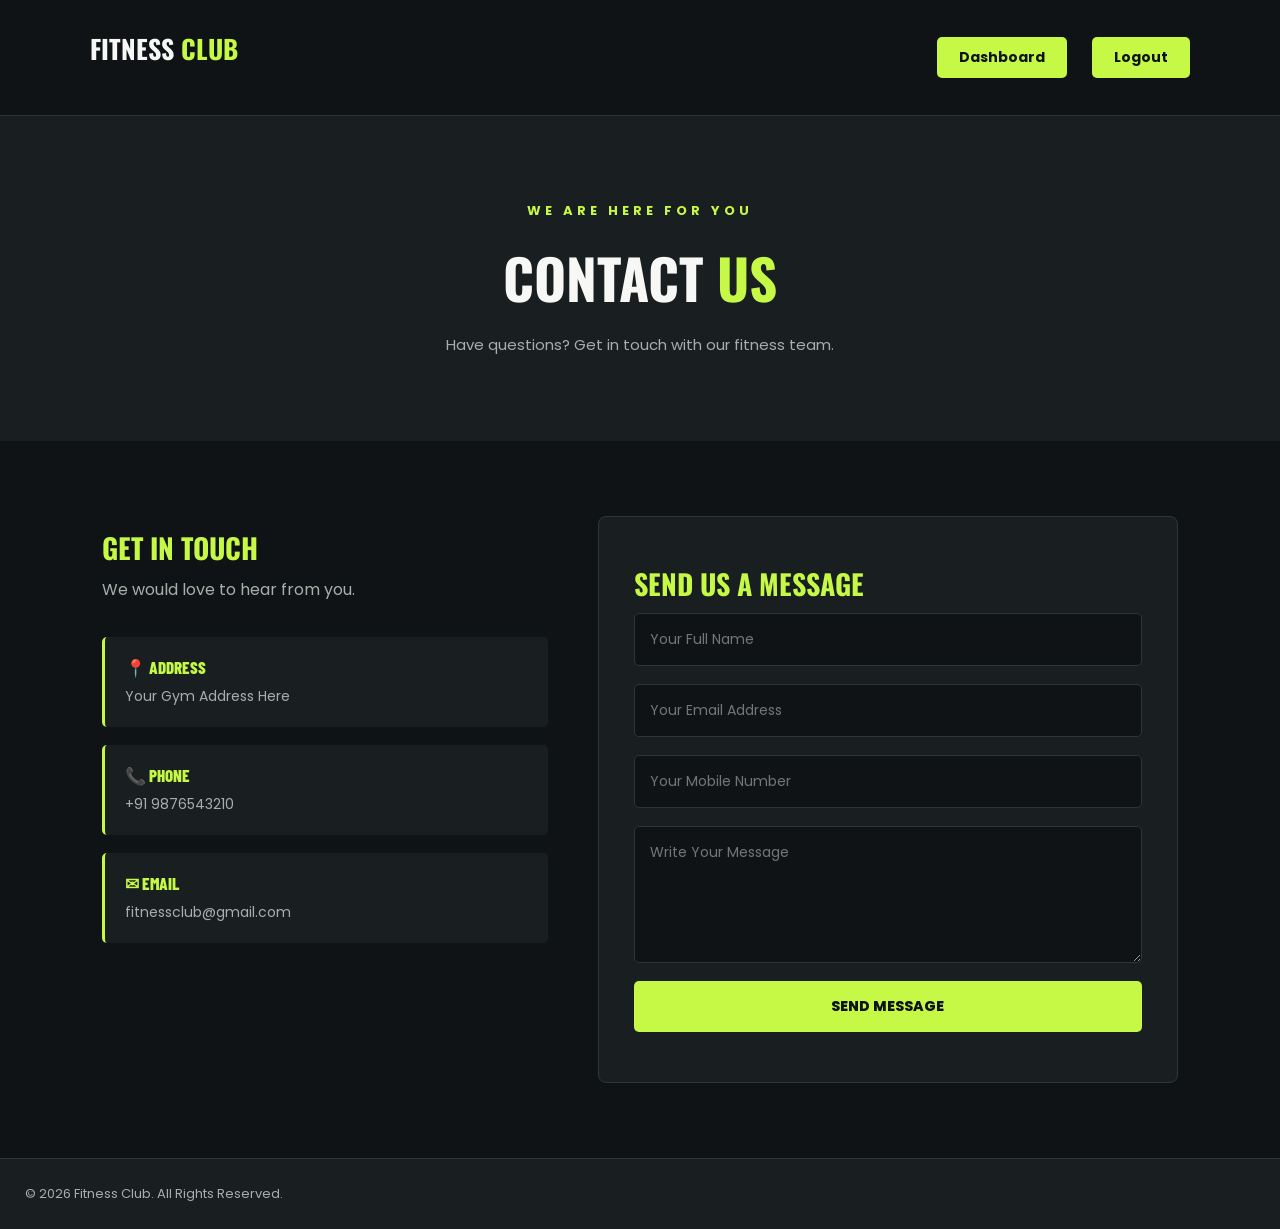
==== commit aba9d379: "Fix CSS loading and optimize fonts" ====
--- a/contact.html
+++ b/contact.html
@@ -5,6 +5,12 @@
     <meta charset="UTF-8">
     <meta name="viewport" content="width=device-width, initial-scale=1.0">
     <title>Contact Us | Fitness Club</title>
+    <link rel="preconnect" href="https://fonts.googleapis.com">
+<link rel="preconnect" href="https://fonts.gstatic.com" crossorigin>
+
+<link href="https://fonts.googleapis.com/css2?family=Barlow+Condensed:wght@500;600;700;800;900&family=Inter:wght@400;500;600;700;800&family=Oswald:wght@400;500;600;700&family=Poppins:wght@400;500;600;700&display=swap" rel="stylesheet">
+
+<link rel="stylesheet" href="./style.css">
     <link rel="stylesheet" href="style.css">
 </head>
 <body>
--- a/style.css
+++ b/style.css
@@ -1,6 +1,3 @@
-
-@import url('https://fonts.googleapis.com/css2?family=Barlow+Condensed:wght@500;600;700;800;900&family=Inter:wght@400;500;600;700;800&display=swap');
-
 :root {
     --bg: #101315;
     --surface: #191e20;
--- a/style.css
+++ b/style.css
@@ -1,6 +1,3 @@
-
-@import url('https://fonts.googleapis.com/css2?family=Barlow+Condensed:wght@500;600;700;800;900&family=Inter:wght@400;500;600;700;800&display=swap');
-
 :root {
     --bg: #101315;
     --surface: #191e20;
